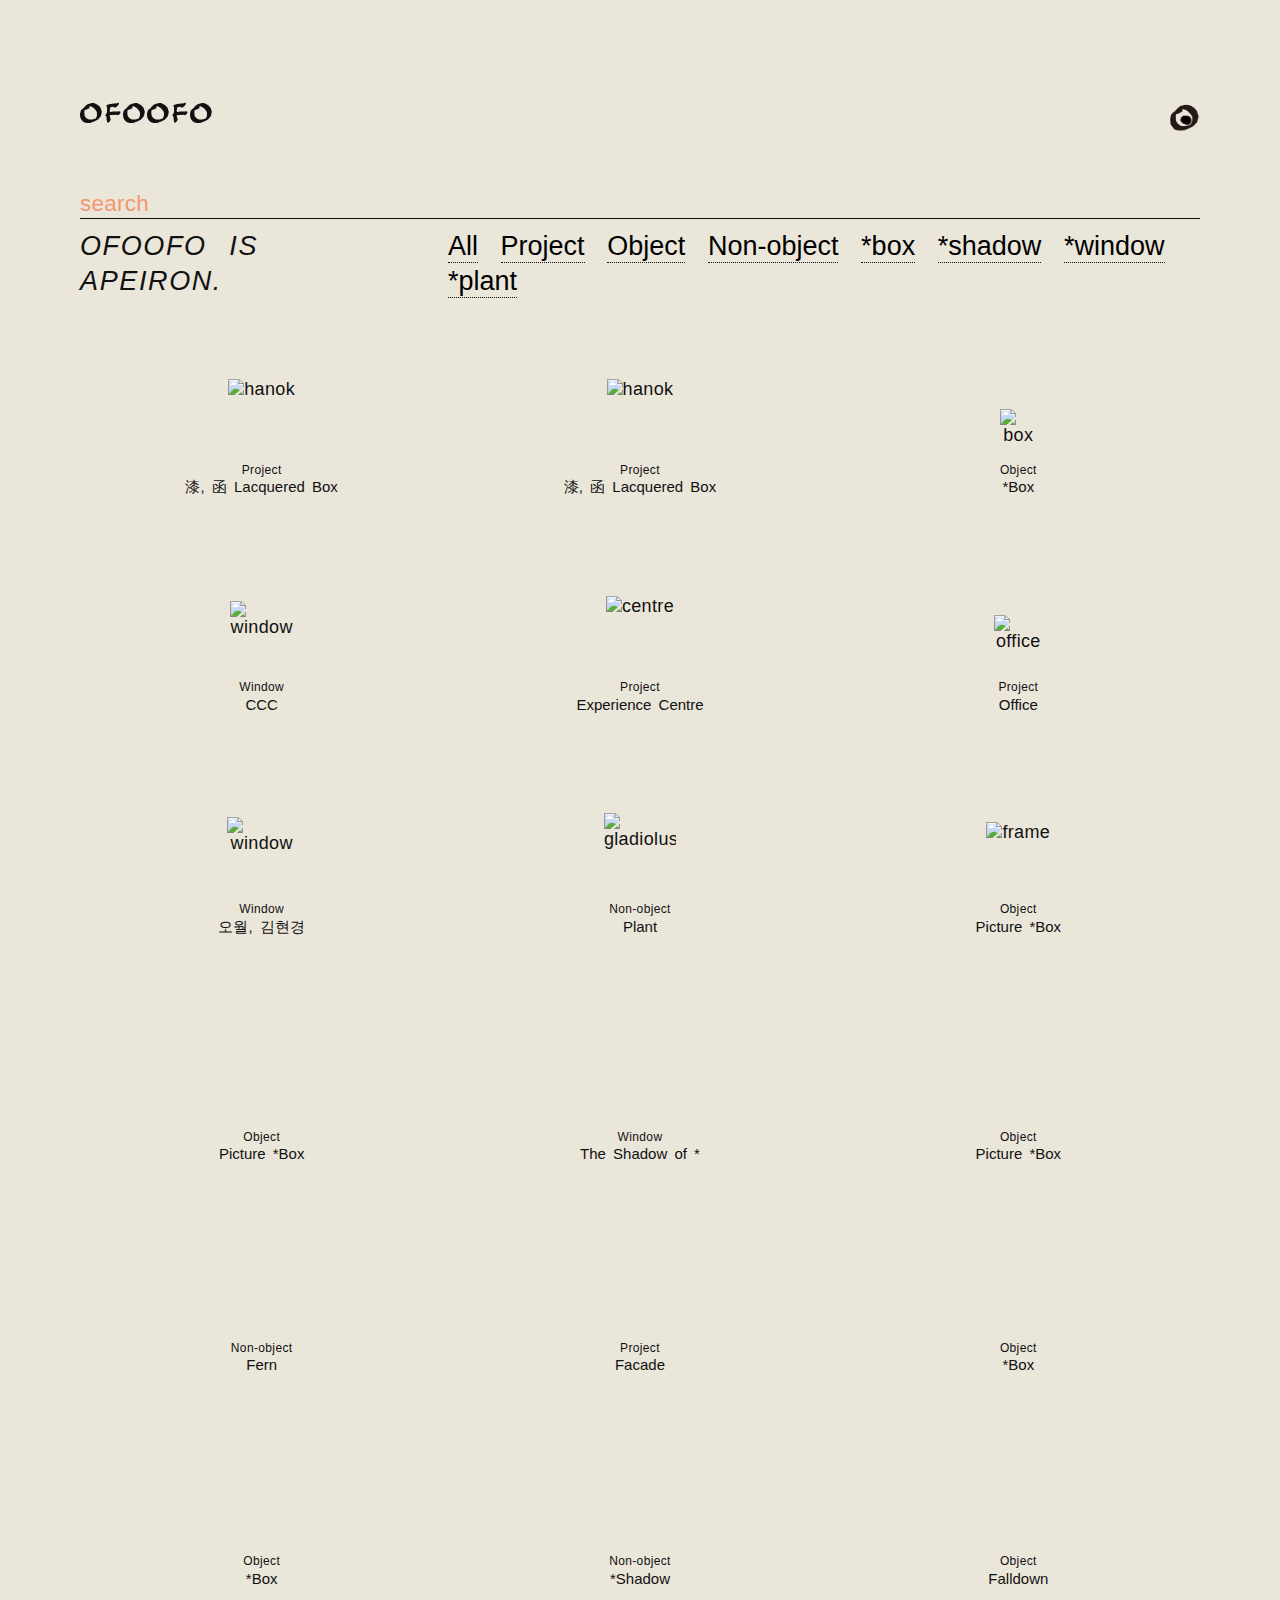
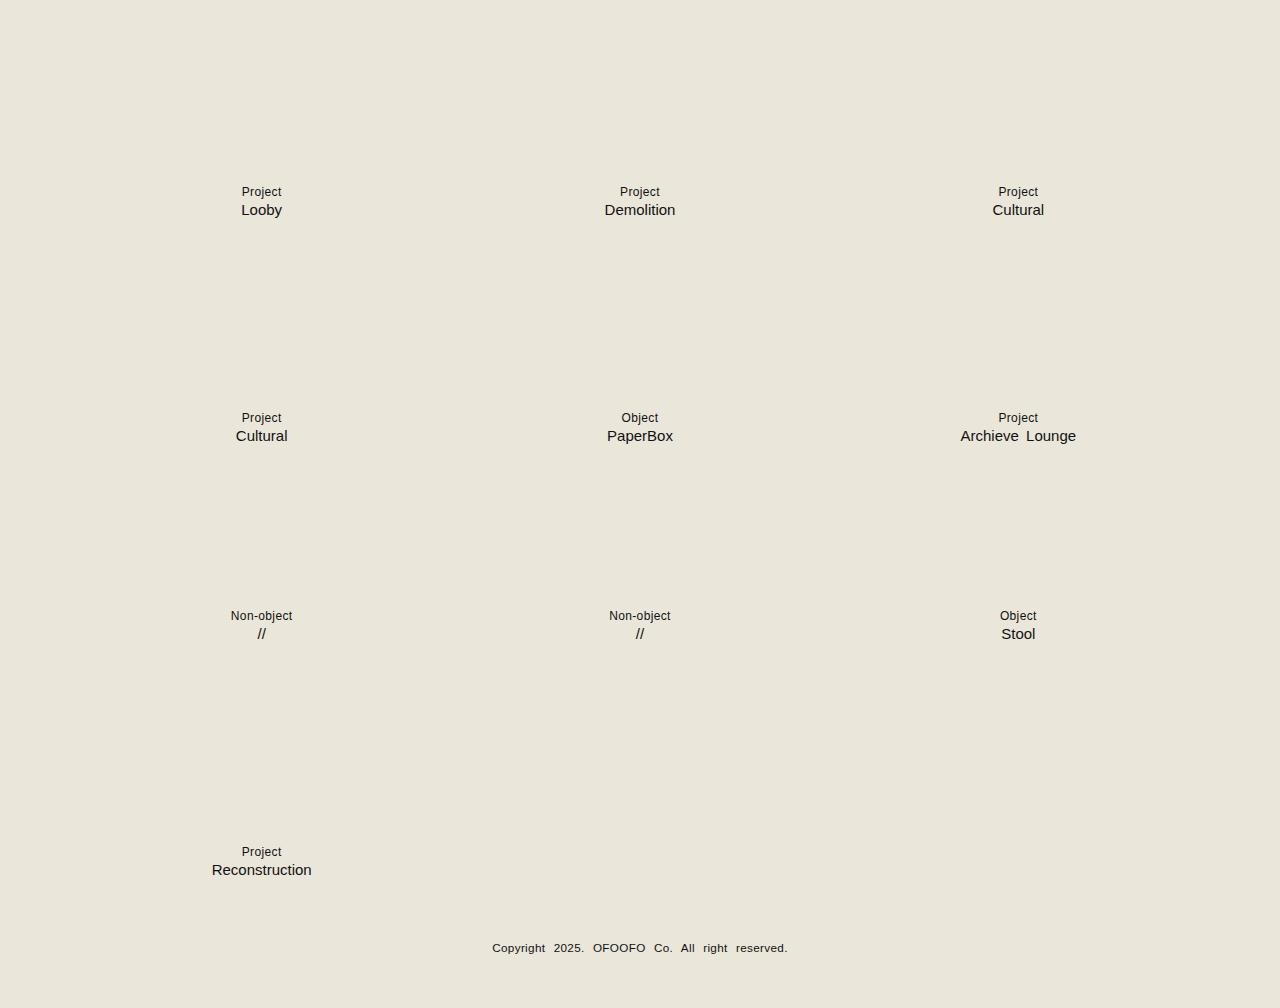
==== WEB 250101/index.html @ ff9c5735 "Add files via upload" ====
<!DOCTYPE html>
<html lang="ko">
<head>
    <meta charset="UTF-8">
    <meta name="viewport" content="width=device-width, initial-scale=1.0">
    <meta name="Description" content="OFOOFO is apeiron.">
    <meta name="Key" content="OFOOFO, ofoofo architects, 건축사사무소 양양, 양양, 오포오포">
    
    <meta property="og:title" content="OFOOFO">
    <meta property="og:site_name" content="건축사사무소 양양">
    <meta property="og:description" content="양양">
    <meta property="og:type" content="website">
    <meta property="og:url" content="https://ofo-ofo.com">

    <title>OFOOFO</title>
    <link rel="stylesheet" href="media/style.css">
    <link rel="hortcut icon" href="favicon/logo3.ico">

    <meta name="naver-site-verification" content="6c456baaa3abe08abfa0cc51d4a23060ad07d7d0" />
    <meta name="google-site-verification" content="Px8-tPLWODv-rP16_UH3JPklVC5En6j5lQV7goWxpiU" />

    
    <script src="media/script.js"></script>


</head>

<body>
    <header>
        <div class="header-container">
            
            <h1><a href="https://ofo-ofo.com" title="양양">OFOOFO</a></h1>

            <nav class="icon" onclick="toggleMenu()" title="메뉴"><image src="favicon/logo3.png" alt="menu" height="35"> 
            </nav>

            <nav class="menu" id="menu">
                <ul>
                    <li><a href="architects.html" title="양양">Architecture</a></li>
                    <li><a href="ofoofo.html" title="오포오포">Design</a></li>
                    <li><a href="shop.html" title="상점">Shop</a></li>
                    <li class="empty"></li>
                    <li><a href="about.html" title="양양">About</a></li>
                    <li><a href="#" title="문의"><p onclick="alert('\n hello@ofo-ofo.com \n\n 010. 5564. 2390\n')">Contact</p></a></li>
                </ul>
            </nav>


        </div>

        <form action="https://ofo-ofo.com" method="post">
            <input type="text" autocomplete="off" placeholder="search" name="keywords" id="search" value="">
        </form> 
    </header>



    <section id="intro"> 
        <i>OFOOFO IS APEIRON.</i> 
        <div class="category-buttons">
            <button onclick="filterImages('overview')" title="전체">All</button>
            <button onclick="filterImages('project')" title="프로젝트">Project</button>
            <button onclick="filterImages('object')" title="사물">Object</button>
            <button onclick="filterImages('nonobject')" title="비사물">Non-object</button>
            <button onclick="filterImages('box')" title="어떤 상자">*box</button>
            <button onclick="filterImages('shadow')" title="어떤 그림자">*shadow</button>
            <button onclick="filterImages('window')" title="어떤 창">*window</button>
            <button onclick="filterImages('plant')" title="어떤 식물">*plant</button>
            <!-- <button onclick="filterImages('cultural')" title="문화공간">_cultural</button>
            <button onclick="filterImages('office')" title="사무공간">_office</button>
            <button onclick="filterImages('retail')" title="상업공간">_retail</button>
            <button onclick="filterImages('interior')" title="내부">_interior</button> -->
        </div>
    </section>


    <section id="main" class="image-gallery">

        <!-- <a href="javascript:void(0);" onclick="openImage('Project/2412_hanok1.jpg')"> -->
            <div class="overview project or cultural or box">
                <em></em><img class="lazy" data-src="https://ofo-ofo.com/Project/2412_hanok1.jpg" width="2000" height="2000" alt="hanok">
                <span><small>Project</small><br>漆, 函 Lacquered Box </span>
            </div> 
        </a>

        <!-- <a href="javascript:void(0);" onclick="openImage('Project/2412_hanok2.jpg')"> -->
            <div class="overview project or cultural or box or interior">
                <em></em><img class="lazy" data-src="https://ofo-ofo.com/Project/2412_hanok2.jpg" width="2000" height="2000" alt="hanok">
                <span><small>Project</small><br>漆, 函 Lacquered Box </span>
            </div>
        </a>

        <!-- <a href="javascript:void(0);" onclick="openImage('Object/box.jpg')"> -->
            <div class="overview object or box">
                <em></em><img class="lazy" data-src="https://ofo-ofo.com/Object/box.jpg" width="2000" height="2000" alt="box">
                <span><small>Object</small><br>*Box</span>
            </div>
        </a>

        <!-- <a href="javascript:void(0);" onclick="openImage('Window/2407.jpg')"> -->
            <div class="overview window">
                <em></em><img class="lazy" data-src="https://ofo-ofo.com/Window/2407.jpg" width="2000" height="2000" alt="window">
                <span><small>Window</small><br>CCC</span>
            </div>
        </a>

        <!-- <a href="javascript:void(0);" onclick="openImage('Project/2406_ExperienceCentre.jpg')"> -->
            <div class="overview project or cultural">
                <em></em><img class="lazy" data-src="https://ofo-ofo.com/Project/2406_ExperienceCentre.jpg" width="2000" height="2000" alt="centre">
                <span><small>Project</small><br>Experience Centre</span>
            </div>
        </a>

        <!-- <a href="javascript:void(0);" onclick="openImage('Project/2405_office.png')"> -->
            <div class="overview project or office">
                <em></em><img class="lazy" data-src="https://ofo-ofo.com/Project/2405_office.png" width="2000" height="2000" alt="office">
                <span><small>Project</small><br>Office</span>
            </div>
        </a>

        <!-- <a href="javascript:void(0);" onclick="openImage('Window/2405.jpg')"> -->
            <div class="overview window">
                <em></em><img class="lazy" data-src="https://ofo-ofo.com/Window/2405.jpg" width="2000" height="2000" alt="window">
                <span><small>Window</small><br>오월, 김현경</span>
            </div>
        </a>

        <!-- <a href="javascript:void(0);" onclick="openImage('Non-object/Gladiolus 3.jpg')"> -->
            <div class="overview nonobject or plant">
                <em></em><img class="lazy" data-src="https://ofo-ofo.com/Non-object/Gladiolus 3.jpg" width="2000" height="2000" alt="gladiolus">
                <span><small>Non-object</small><br>Plant</span>
            </div>
        </a>

        <!-- <a href="javascript:void(0);" onclick="openImage('Object/framebox side.jpg')"> -->
            <div class="overview object or box">
                <em></em><img class="lazy" data-src="https://ofo-ofo.com/Object/framebox side.jpg" width="2000" height="2000" alt="frame">
                <span><small>Object</small><br>Picture *Box</span>
            </div>
        </a>

        <!-- <a href="javascript:void(0);" onclick="openImage('Object/framebox____.jpg')"> -->
            <div class="overview object or box">
                <em></em><img class="lazy" data-src="https://ofo-ofo.com/Object/framebox____.jpg" width="2000" height="2000" alt="frame">
                <span><small>Object</small><br>Picture *Box</span>
            </div>
        </a>

        <!-- <a href="javascript:void(0);" onclick="openImage('Window/2404.jpg')"> -->
            <div class="overview window or shadow">
                <em></em><img class="lazy" data-src="https://ofo-ofo.com/Window/2404.jpg" width="2000" height="2000" alt="window">
                <span><small>Window</small><br>The Shadow of * </span>
            </div>
        </a>

        <!-- <a href="javascript:void(0);" onclick="openImage('Object/framebox__.jpg')"> -->
            <div class="overview object or shadow or plant or box">
                <em></em><img class="lazy" data-src="https://ofo-ofo.com/Object/framebox__.jpg" width="2000" height="2000" alt="frame">
                <span><small>Object</small><br>Picture *Box</span>
            </div>
        </a>

        <!-- <a href="javascript:void(0);" onclick="openImage('Non-object/fern.jpg')"> -->
            <div class="overview nonobject or plant">
                <em></em><img class="lazy" data-src="https://ofo-ofo.com/Non-object/fern.jpg" width="2000" height="2000" alt="fern">
                <span><small>Non-object</small><br>Fern</span>
            </div>
        </a>

        <!-- <a href="javascript:void(0);" onclick="openImage('Project/2404_alt1.jpg')"> -->
            <div class="overview project">
                <em></em><img class="lazy" data-src="https://ofo-ofo.com/Project/2404_alt1.jpg" width="2000" height="2000" alt="facade">
                <span><small>Project</small><br>Facade</span>
            </div>
        </a>

        <!-- <a href="javascript:void(0);" onclick="openImage('Object/cabinet (2).jpg')"> -->
            <div class="overview object or box">
                <em></em><img class="lazy" data-src="https://ofo-ofo.com/Object/cabinet (2).jpg" width="2000" height="2000" alt="cabinet">
                <span><small>Object</small><br>*Box</span>
            </div>
        </a>

        <!-- <a href="javascript:void(0);" onclick="openImage('Object/framebox.jpg')"> -->
            <div class="overview object or box">
                <em></em><img class="lazy" data-src="https://ofo-ofo.com/Object/framebox.jpg" width="2000" height="2000" alt="cabinet">
                <span><small>Object</small><br>*Box</span>
            </div>
        </a>

        <!-- <a href="javascript:void(0);" onclick="openImage('Non-object/shadow.jpg')"> -->
            <div class="overview nonobject or shadow">
                <em></em><img class="lazy" data-src="https://ofo-ofo.com/Non-object/shadow.jpg" width="2000" height="2000" alt="shadow">
                <span><small>Non-object</small><br>*Shadow</span>
            </div>
        </a>

        <!-- <a href="javascript:void(0);" onclick="openImage('Object/carving.JPG')"> -->
            <div class="overview object">
                <em></em><img class="lazy" data-src="https://ofo-ofo.com/Object/carving.JPG" width="2000" height="2000" alt="shadow">
                <span><small>Object</small><br>Falldown</span>
            </div>
        </a>

        <!-- <a href="javascript:void(0);" onclick="openImage('Project/2312_lobby(2).png')"> -->
            <div class="overview project or interior">
                <em></em><img class="lazy" data-src="https://ofo-ofo.com/Project/2312_lobby(2).png" width="2000" height="2000" alt="lobby">
                <span><small>Project</small><br>Looby</span>
            </div>
        </a>

        <!-- <a href="javascript:void(0);" onclick="openImage('Project/2311_demolition(4).jpg')"> -->
            <div class="overview project">
                <em></em><img class="lazy" data-src="https://ofo-ofo.com/Project/2311_demolition(4).jpg" width="2000" height="2000" alt="demolition">
                <span><small>Project</small><br>Demolition</span>
            </div>
        </a>

        <!-- <a href="javascript:void(0);" onclick="openImage('Project/2309_cultural_center.jpg')"> -->
            <div class="overview project or cultural">
                <em></em><img class="lazy" data-src="https://ofo-ofo.com/Project/2309_cultural_center.jpg" width="2000" height="2000" alt="centre">
                <span><small>Project</small><br>Cultural</span>
            </div>
        </a>

        <!-- <a href="javascript:void(0);" onclick="openImage('Project/2308_learning_center.png')"> -->
            <div class="overview project or cultural">
                <em></em><img class="lazy" data-src="https://ofo-ofo.com/Project/2308_learning_center.png" width="2000" height="2000" alt="centre">
                <span><small>Project</small><br>Cultural</span>
            </div>
        </a>

        <!-- <a href="javascript:void(0);" onclick="openImage('Object/paperbox(4).JPG')"> -->
            <div class="overview object or box">
                <em></em><img class="lazy" data-src="https://ofo-ofo.com/Object/paperbox(4).JPG" width="2000" height="2000" alt="box">
                <span><small>Object</small><br>PaperBox</span>
            </div>
        </a>

        <!-- <a href="javascript:void(0);" onclick="openImage('Project/2306_archive(9).jpg')"> -->
            <div class="overview project or interior">
                <em></em><img class="lazy" data-src="https://ofo-ofo.com/Project/2306_archive(9).jpg" width="2000" height="2000" alt="archive">
                <span><small>Project</small><br>Archieve Lounge</span>
            </div>
        </a>

        <!-- <a href="javascript:void(0);" onclick="openImage('Non-object/tree1.jpg')"> -->
            <div class="overview nonobject or plant">
                <em></em><img class="lazy" data-src="https://ofo-ofo.com/Non-object/tree1.jpg" width="2000" height="2000" alt="tree">
                <span><small>Non-object</small><br>//</span>
            </div>
        </a>

        <!-- <a href="javascript:void(0);" onclick="openImage('Non-object/tree.jpg')"> -->
            <div class="overview nonobject or plant">
                <em></em><img class="lazy" data-src="https://ofo-ofo.com/Non-object/tree.jpg" width="2000" height="2000" alt="tree">
                <span><small>Non-object</small><br>//</span>
            </div>
        </a>

        <!-- <a href="javascript:void(0);" onclick="openImage('Object/stool.jpeg')"> -->
            <div class="overview object">
                <em></em><img class="lazy" data-src="https://ofo-ofo.com/Object/stool.jpeg" width="2000" height="2000" alt="stool">
                <span><small>Object</small><br>Stool</span>
            </div>
        </a>

        <!-- <a href="javascript:void(0);" onclick="openImage('Project/2302_photomerge.jpg')"> -->
            <div class="overview project">
                <em></em><img class="lazy" data-src="https://ofo-ofo.com/Project/2302_photomerge.jpg" width="2000" height="2000" alt="remodeling">
                <span><small>Project</small><br>Reconstruction</span>
            </div>
        </a>




    </section>


    <footer id="copyright">
    Copyright 2025. OFOOFO Co. All right reserved.
    </footer>


    
    <script>
        const lazyImages = document.querySelectorAll('img.lazy');
    
            const lazyLoad = (entries, observer) => {
                entries.forEach(entry => {
                    if (entry.isIntersecting) {
                        const lazyImage = entry.target;
                        lazyImage.src = lazyImage.getAttribute('data-src'); // data-src를 src로 설정
                        lazyImage.classList.remove('lazy'); // lazy 클래스 제거
            
                        // 이미지가 로드된 후, observer에서 해당 이미지 제거
                        observer.unobserve(lazyImage);
                    }
                });
            };
            
            const observer = new IntersectionObserver(lazyLoad, {
                rootMargin: '0px 0px 100px 0px' // 이미지가 뷰포트에 다가올 때 로딩 시작
            });
            
            lazyImages.forEach(image => {
                observer.observe(image);
            });
    </script>
        
    

</body>



</html>
---- WEB 250101/media/style.css ----
/* BASICS
------------ */

* {
    margin: 0;
    padding: 0;
    border: 0;
    outline: 0;
    font-size: 100%;
    vertical-align: baseline;
    background: rgba(234,230,218,1);
    font-variant-ligatures: none;
}

html {
    height: 100%;
    -ms-text-size-adjust: none;
    -webkit-text-size-adjust: none;   
}

article, aside, details, figcaption, figure, footer, header, hgroup, menu, nav, section {
    display: block;
}

blockquote, q {
    quotes: none;
}

blockquote::before, blockquote::after,
q::before q::after {
    content:"";
    content: none;
}

a {
    margin: 0;
    padding: 0;
    font-size: 100%;
    vertical-align: baseline;
    background: transparent;
}

table {
    border-collapse: collapse;
    border-spacing: 0;
}

input, select {
    vertical-align: middle;
}



/* WEBFONT
-------------- */


@font-face {
    font-family: 'GangwonEduHyeonokT_OTFMediumA';
    src: url('https://cdn.jsdelivr.net/gh/projectnoonnu/noonfonts_2201-2@1.0/GangwonEduHyeonokT_OTFMediumA.woff') format('woff');
    font-weight: normal;
    font-style: normal;
}

@font-face {
    font-family:'of';
    src: url(font/of.woff2) format(woff2);
    src: url(font/of.woff) format(woff);
    src: url(font/of.ttf) format(ttf);
    font-weight: normal;
    font-style: normal;
}


/* BASICS
---------- */

body {
    color: #111;
    background-color: rgba(234,230,218,1);
    font-family: Arial, Helvetica, sans-serif;
    font-size: 18px;
    line-height: 20px;
    letter-spacing: 0.02em;
    word-spacing: 0.5em;
    text-align: left;
}

h1 {
    font-family: of;
    font-weight: normal;
    font-style: normal;
    font-size: 40px;
}

h2, h3 {
    font-weight: normal;
}

em, i {
    font-style: italic;
}

strong, b {
    font-weight: bold;
}

input:focus {
    outline: none;
}

a:link, a:visited {
    color:#111;
    text-decoration: none;
}

a:hover, a:active {
    color:orangered;
}

small {
    font-size: 80%;
    letter-spacing: 0.03em;
    position: relative;
    top: -2px;
    background-color: transparent;
}

.dropshadow img{
    box-shadow: 3px 3px 10px rgba(0,0,0,25);
}


/* HEADER
---------- */

header {
    margin: 80px 80px 10px 80px;
    padding-top: 10px;
    position: relative;
    border-bottom: 1px solid #111;
}

.header-container{
    display: flex;
    justify-content: space-between;
    align-items: center;
    background-color: transparent;
}

header h1 {
    padding-bottom: 10px;
    padding-top: 10px;
    background-color: transparent;
}

header h1 a {
    position: fixed;
}

header img {
    margin: 0px 0px 0px -35px;
    position: fixed;
    background-color: transparent;
}

header .menu {
    float: right;   
    padding-bottom: 1px;
    padding-top: 10px;
}

header nav ul {
    list-style: none;
    padding: 10px;
    margin: 50px;
    background-color: rgba(255,255,255,0.8);
}


nav ul li {
    margin: 60px;
    background-color: transparent;
}

nav ul li p {
    background-color: transparent;
    user-select: text;
}

nav ul li.empty {
    height: 0.01em;
    background: none;
}

header :hover {
    color: orangered;
    cursor: crosshair;
}

nav a {
    display: block;
    padding: 10px;
    border-radius: 0px;
}


.menu {
    display: none;
    position: fixed;
    top: 50%;
    left: 50%;
    transform: translate(-50%, -50%);
    background-color: transparent;
    text-align: center;
    font-size: 30px;
    z-index: 2;
}

/* header #searchlink :hover {
    color: orangered;
    cursor: crosshair;
} */

header form {
    padding-top: 80px;    
}

header #search {
    color: orangered;
    border: 0;
    padding: 0;
    width: 100%;
    font:inherit;
    opacity: 0.5;
    /* -webkit-transition: all 0.5s;
    -moz-transition: all 0.5s; */
    cursor: default;
    font-size: 125%;
    line-height: 1.25;
    letter-spacing: 0.01em;
}

header #search:focus {
    opacity: 1;
    -webkit-transition: all 0.25s;
    -moz-transition: all 0.25s;
    transition: all 0.25s;
    background: transparent;
}

.visible {
    opacity:1 !important;
}


header .pagesearch {
    opacity:1 !important;
}

::placeholder {
    color: orangered;
    opacity: 1;
}

:-ms-input-placeholder {
    color: orangered;
}

::-ms-input-placeholder {
    color: orangered;
}


/* MAIN - intro
-------------------------------- */

#intro {
    display: flex;
    margin:  0px 80px 0px 80px;
    font-size: 150%;
    line-height: 1.3;
    letter-spacing: 0.06em;
    word-spacing: 0.5em;
}

.category-buttons {
    display: block;
    padding-left: 50px;
    gap: 20px;
    color: #111;
}


.category-buttons :hover {
    color: orangered;
    cursor: crosshair;
}

.category-buttons button{
    border-bottom: 1px dotted #111;
}


/* MAIN
-------------------------------- */



#main {
    margin: 80px 80px 30px 80px;
    padding-bottom: 30px;
}

#main {
    display: grid;
    grid-template-columns: repeat(auto-fill, minmax(300px,1fr));
    grid-column-gap: 15px;
    row-gap: 100px;
    place-content: center;
    align-items: end; 
    justify-items: center;
    text-align: center;
}


#main img{
    justify-content: center;
    align-items: center;
    max-width: 80%;
    height: auto;
    margin-bottom: 0.5em;
}

#main :hover {
    color: orangered;
    cursor: crosshair;
}

#main span {
    display: block;
    z-index: 1;
}



/* overview
------------------------------- */



.image-gallery  {
    transition: opacity 0.3s ease;
}

.image-gallery .show {
    opacity: 1;
}

.image-gallery .faint {
    opacity: 0.2;
}


.overview img {
    width: auto;
    max-height: 250px;
    max-width: 250px;
    display: inline-block;
    vertical-align: middle;
    /* opacity: 0; */
}

.overview img:not(.initial) {
    transition: opacity 1s;
} 

.overview img.initial, .overview img.loaded, .overview img.error {
    opacity : 1;
}


.overview img:not([src]) {
    visibility: hidden; 
}


.overview span {
    margin-top: 0.5em;
    display: inline-block;
    font-size: 15px;
    line-height: 1.1;
    align-items: end;
    text-align:center;
    letter-spacing: normal;
    word-spacing: 0.2em;
}



/* PAGEABOUT
-------------------------- */
#pageabout section {
    margin: 10px 80px 50px 80px;
}

#pageabout section .text {
    border-top: 1px solid #111;
    padding-top: 10px;
    margin-top: 2opx;
    padding-bottom: 20px;
}

#pageabout section h2 {
    font-size: 85%;
    margin-bottom: 20px;
    word-spacing: 0.02em;
}

#pageabout section p {
    font-size: 75%;
    text-align: right;
    word-spacing: .02em;
}

#pageabout section .text:first-child {
    border: none;
    padding-top: 0;
    margin-top: 0;
}







/* ARCHITECTS
-------------------------- */
/* #pagearchitects section {
    margin: 10px 30px 15px 30px;
}

#pagearchitects section .text {
    border-top: 1px solid #111;
    padding-top: 10px;
    margin-top: 2opx;
    padding-bottom: 20px;
}

#pagearchitects section h2 {
    font-size: 85%;
    margin-bottom: 20px;
    word-spacing: 0.02em;
    text-align: center;
}

#pagearchitects section p {
    font-size: 75%;
    text-align: right;
    word-spacing: .02em;
}

#pagearchitects .text:first-child {
    border: none;
    padding-top: 0;
    margin-top: 0;
} */



/* footer
------------------------------- */

footer {
    margin: 10px 80px 800px 80px;
    padding-bottom: 50px;
    position: relative;
    text-align: center;
    font-weight: 100;
    font-size: 65%;
    letter-spacing: 0.03em;
    word-spacing: 0.4em;
    /* text-decoration: underline; */
    /* border-bottom: 1px solid #111; */
}
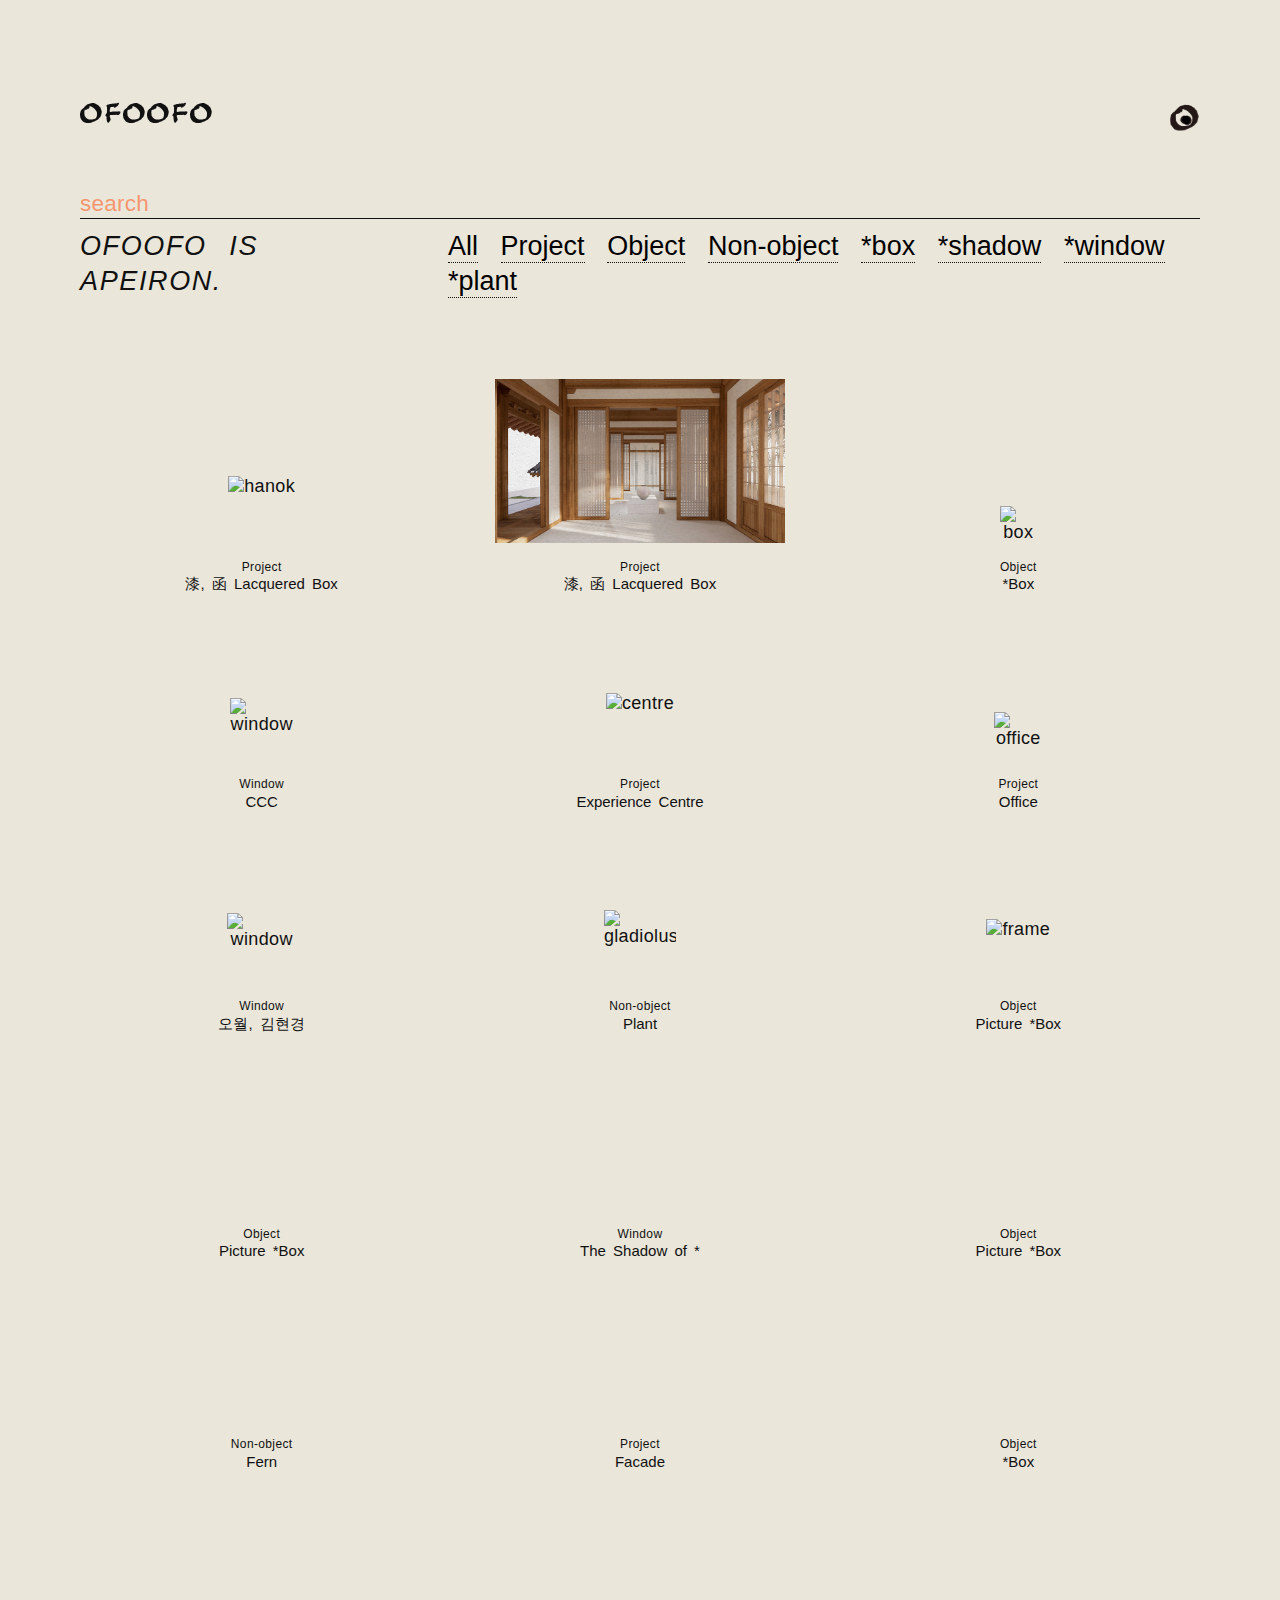
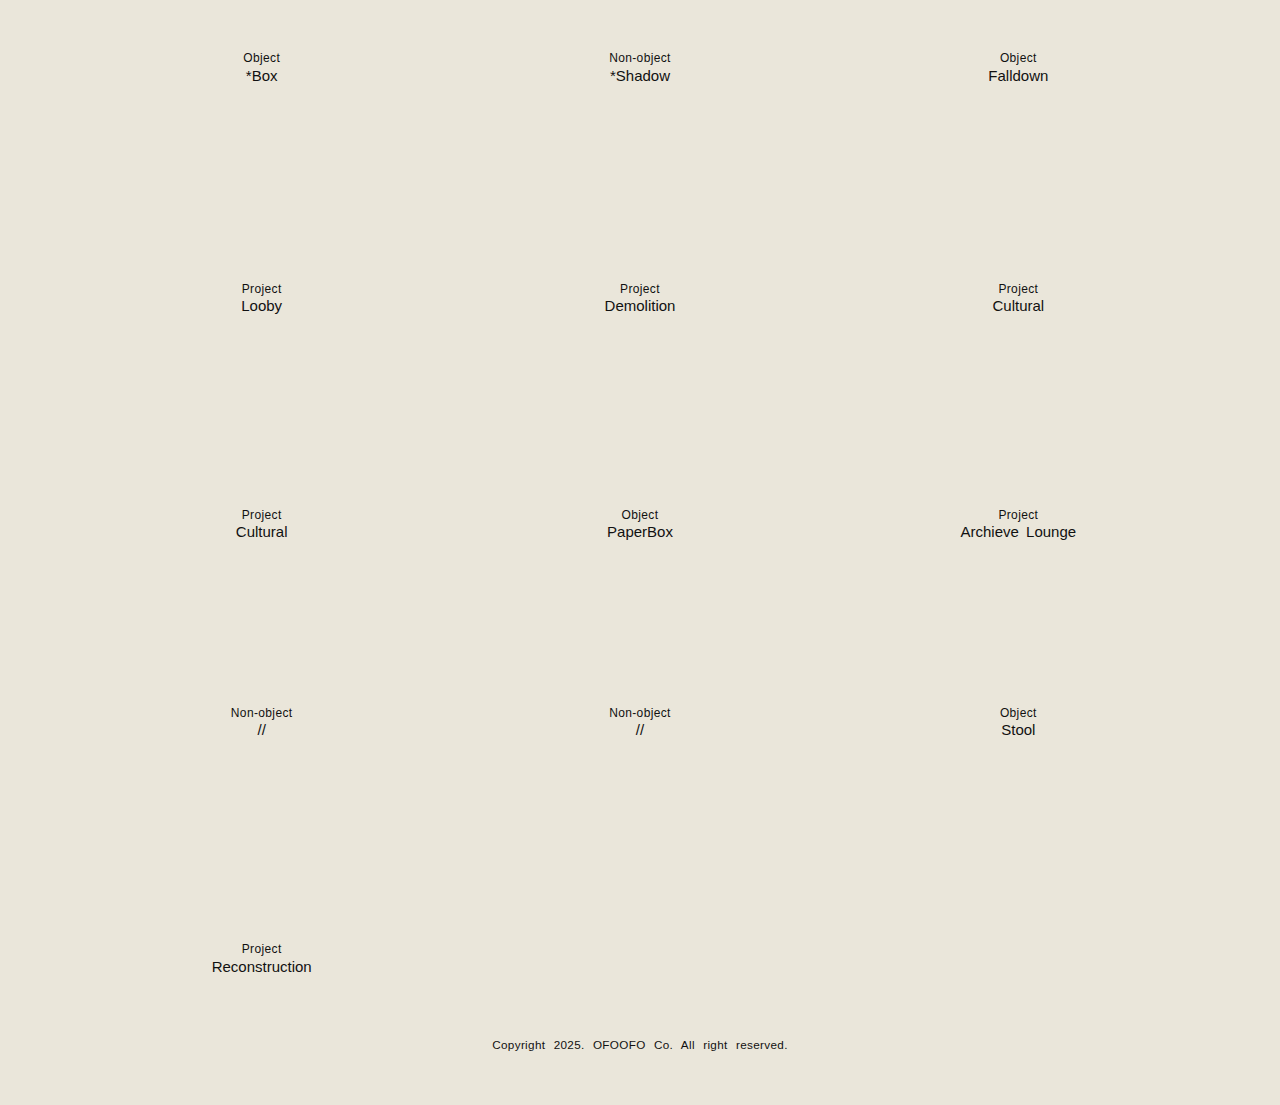
==== commit dfcceaad: "Add files via upload" ====
--- a/WEB 250101/index.html
+++ b/WEB 250101/index.html
@@ -85,7 +85,7 @@
 
         <!-- <a href="javascript:void(0);" onclick="openImage('Project/2412_hanok2.jpg')"> -->
             <div class="overview project or cultural or box or interior">
-                <em></em><img class="lazy" data-src="https://ofo-ofo.com/Project/2412_hanok2.jpg" width="2000" height="2000" alt="hanok">
+                <em></em><img class="lazy" data-src="Project/2412_hanok2.jpg" width="2000" height="2000" alt="hanok">
                 <span><small>Project</small><br>漆, 函 Lacquered Box </span>
             </div>
         </a>
